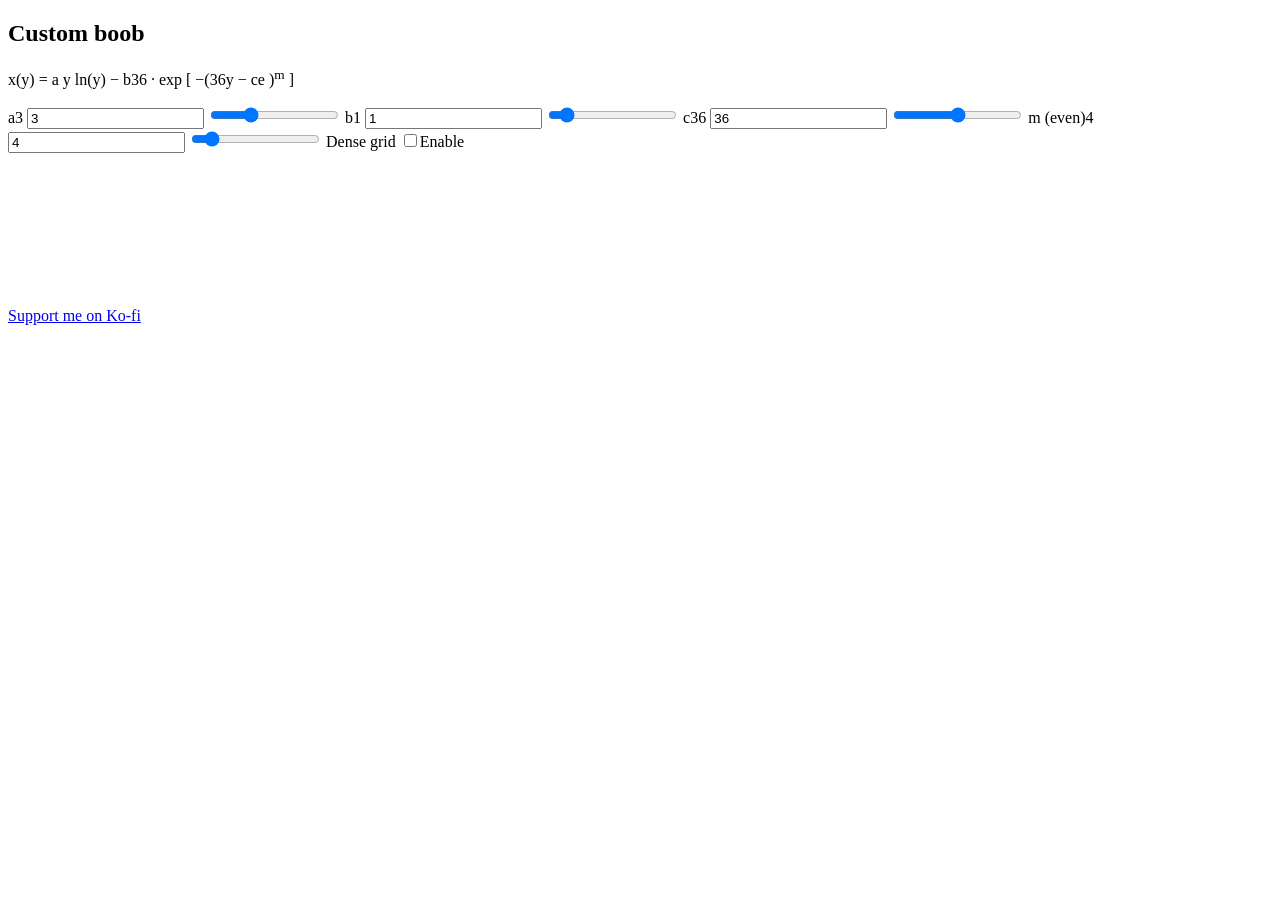
==== custom-boob/index.html @ c47cedd2 "move: add CustomBoob page" ====
<!doctype html>
<html lang="en">
<head>
  <meta charset="utf-8">
  <meta name="viewport" content="width=device-width, initial-scale=1">
  <title>Graph of x(y)</title>
  <link rel="stylesheet" href="styles.css">
</head>
<body>
<main>
  <section class="card">
    <header>
      <h1>Custom boob</h1>
      <p class="formula" aria-label="x of y equals a y natural logarithm of y minus b over 36 times exponential of minus the quantity 36 y minus c over e raised to m">
        <span>x(y) = a y ln(y) −</span>
        <span class="frac"><span class="top">b</span><span class="bottom">36</span></span>
        <span>· exp</span>
        <span class="bracket">[</span>
        <span>−(36y −</span>
        <span class="frac"><span class="top">c</span><span class="bottom">e</span></span>
        <span>)<sup>m</sup></span>
        <span class="bracket">]</span>
      </p>
    </header>

    <div class="workspace">
    <div class="controls">
      <label>
        <span class="param-head"><span>a</span><output id="aValue" class="param-value">3</output></span>
        <input id="a" type="number" value="3" min="0.1" step="0.1">
        <input id="aRange" class="mobile-range" type="range" min="0.1" max="10" value="3" step="0.1" aria-label="a">
      </label>
      <label>
        <span class="param-head"><span>b</span><output id="bValue" class="param-value">1</output></span>
        <input id="b" type="number" value="1" min="0" step="0.1">
        <input id="bRange" class="mobile-range" type="range" min="0" max="10" value="1" step="0.1" aria-label="b">
      </label>
      <label>
        <span class="param-head"><span>c</span><output id="cValue" class="param-value">36</output></span>
        <input id="c" type="number" value="36" min="0" step="0.1">
        <input id="cRange" class="mobile-range" type="range" min="0" max="72" value="36" step="0.1" aria-label="c">
      </label>
      <label>
        <span class="param-head"><span>m (even)</span><output id="mValue" class="param-value">4</output></span>
        <input id="m" type="number" value="4" min="2" step="2">
        <input id="mRange" class="mobile-range" type="range" min="2" max="20" value="4" step="2" aria-label="m, even integer">
      </label>
      <label class="dense-wrap">
        Dense grid
        <span class="checklabel"><input id="denseGrid" type="checkbox">Enable</span>
      </label>
    </div>

    <div class="plot-wrap" id="plotWrap">
      <canvas id="plot"></canvas>
      <div class="tooltip" id="tooltip"></div>
    </div>
    </div>
    <div class="note">
      <a href="https://ko-fi.com/sphere_homotopy" target="_blank" rel="noopener noreferrer">Support me on Ko-fi</a>
    </div>
  </section>
</main>

<script src="app.js"></script>
</body>
</html>
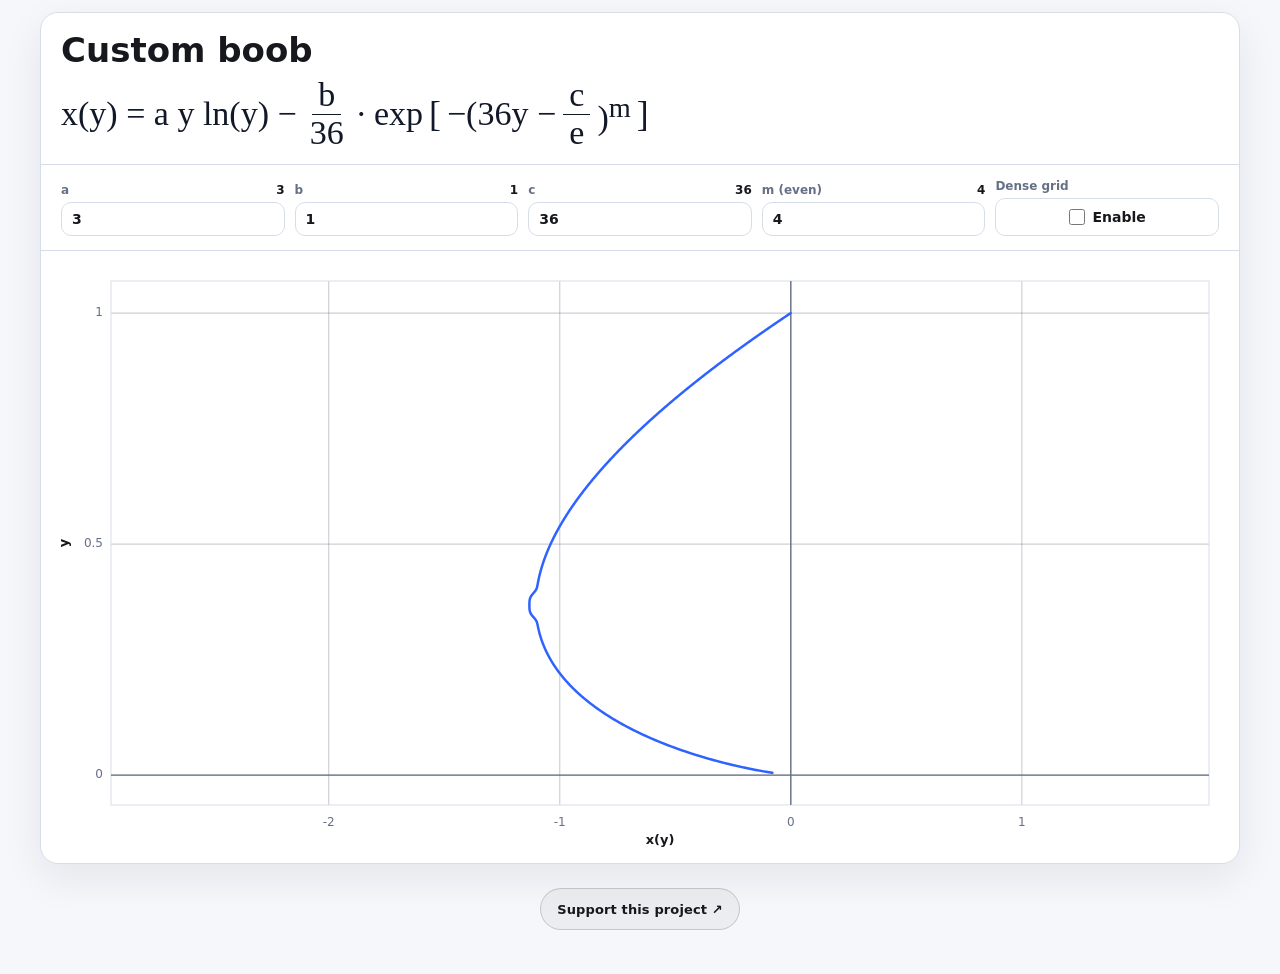
==== commit f422b0a8: "feat: unify CustomBoob support CTA" ====
--- a/custom-boob/index.html
+++ b/custom-boob/index.html
@@ -5,6 +5,7 @@
   <meta name="viewport" content="width=device-width, initial-scale=1">
   <title>Graph of x(y)</title>
   <link rel="stylesheet" href="styles.css">
+  <link rel="stylesheet" href="../support.css">
 </head>
 <body>
 <main>
@@ -56,10 +57,8 @@
       <div class="tooltip" id="tooltip"></div>
     </div>
     </div>
-    <div class="note">
-      <a href="https://ko-fi.com/sphere_homotopy" target="_blank" rel="noopener noreferrer">Support me on Ko-fi</a>
-    </div>
   </section>
+  <div class="support-project-wrap"><a class="support-project" href="https://ko-fi.com/sphere_homotopy" target="_blank" rel="noopener noreferrer">Support this project ↗</a></div>
 </main>
 
 <script src="app.js"></script>
--- a/custom-boob/styles.css
+++ b/custom-boob/styles.css
@@ -0,0 +1,322 @@
+:root {
+      --bg: #f5f7fb;
+      --panel: #ffffff;
+      --text: #16181d;
+      --muted: #667085;
+      --line: #d7dde8;
+      --accent: #2f63ff;
+      --grid: rgba(72, 82, 104, 0.28);
+      --minor-grid: rgba(72, 82, 104, 0.16);
+    }
+    * { box-sizing: border-box; }
+    body {
+      margin: 0;
+      min-height: 100vh;
+      background: var(--bg);
+      color: var(--text);
+      font-family: Inter, ui-sans-serif, system-ui, -apple-system, BlinkMacSystemFont, "Segoe UI", sans-serif;
+    }
+    main {
+      width: min(1200px, calc(100% - 24px));
+      margin: 12px auto;
+    }
+    .card {
+      background: var(--panel);
+      border: 1px solid var(--line);
+      border-radius: 18px;
+      box-shadow: 0 14px 42px rgba(20, 24, 38, 0.08);
+      overflow: hidden;
+    }
+    header {
+      padding: 18px 20px 14px;
+      border-bottom: 1px solid var(--line);
+    }
+    h1 {
+      margin: 0 0 8px;
+      font-size: clamp(20px, 2.7vw, 34px);
+      line-height: 1.15;
+    }
+    .formula {
+      margin: 0;
+      display: flex;
+      align-items: center;
+      gap: 6px;
+      flex-wrap: wrap;
+      color: #111827;
+      font-family: "Cambria Math", "STIX Two Math", "Times New Roman", serif;
+      font-size: clamp(22px, 2.8vw, 34px);
+      line-height: 1.18;
+    }
+    .frac {
+      display: inline-flex;
+      flex-direction: column;
+      align-items: center;
+      vertical-align: middle;
+      line-height: 1;
+      margin: 0 1px;
+    }
+    .frac .top {
+      border-bottom: 1.5px solid currentColor;
+      padding: 0 0.18em 0.06em;
+    }
+    .frac .bottom {
+      padding: 0.04em 0.18em 0;
+    }
+    .bracket {
+      font-size: 1.05em;
+      line-height: 1;
+      position: relative;
+      top: 0.01em;
+    }
+    .workspace { min-width: 0; }
+    .controls {
+      display: grid;
+      grid-template-columns: repeat(5, minmax(130px, 1fr));
+      gap: 10px;
+      padding: 14px 20px;
+      border-bottom: 1px solid var(--line);
+      align-items: end;
+    }
+    label {
+      display: grid;
+      gap: 5px;
+      color: var(--muted);
+      font-size: 12px;
+      font-weight: 650;
+    }
+    .param-head {
+      display: flex;
+      align-items: center;
+      justify-content: space-between;
+      gap: 8px;
+    }
+    .param-value {
+      color: var(--text);
+      font-variant-numeric: tabular-nums;
+      font-weight: 700;
+    }
+    .mobile-range { display: none; }
+    input[type="range"] {
+      width: 100%;
+      margin: 0;
+      accent-color: var(--accent);
+      cursor: pointer;
+    }
+    input[type="number"] {
+      width: 100%;
+      min-width: 0;
+      padding: 8px 10px;
+      border: 1px solid var(--line);
+      border-radius: 10px;
+      background: #fff;
+      color: var(--text);
+      font: inherit;
+      font-size: 14px;
+      outline: none;
+    }
+    input[type="number"]:focus {
+      border-color: var(--accent);
+      box-shadow: 0 0 0 3px rgba(47, 99, 255, 0.14);
+    }
+    .dense-wrap { min-width: 0; }
+    .checklabel {
+      display: flex;
+      align-items: center;
+      justify-content: center;
+      gap: 8px;
+      min-height: 38px;
+      padding: 8px 10px;
+      border: 1px solid var(--line);
+      border-radius: 10px;
+      background: #fff;
+      color: var(--text);
+      font-size: 14px;
+      font-weight: 600;
+      white-space: nowrap;
+    }
+    .checklabel input[type="checkbox"] {
+      width: 16px;
+      height: 16px;
+      margin: 0;
+      accent-color: var(--accent);
+      cursor: pointer;
+      flex: 0 0 auto;
+    }
+    .plot-wrap {
+      position: relative;
+      height: min(68vh, 690px);
+      min-height: 420px;
+      padding: 10px;
+    }
+    canvas {
+      width: 100%;
+      height: 100%;
+      display: block;
+      border-radius: 12px;
+      cursor: crosshair;
+      touch-action: none;
+      background: #fff;
+    }
+    .tooltip {
+      position: absolute;
+      display: none;
+      pointer-events: none;
+      padding: 8px 10px;
+      border: 1px solid var(--line);
+      border-radius: 9px;
+      background: rgba(255,255,255,0.96);
+      box-shadow: 0 8px 22px rgba(0,0,0,.12);
+      font-size: 13px;
+      font-variant-numeric: tabular-nums;
+      white-space: nowrap;
+      transform: translate(12px, -50%);
+    }
+    .note {
+      padding: 0 20px 16px;
+      color: var(--muted);
+      font-size: 12px;
+      line-height: 1.35;
+    }
+    .note a {
+      color: var(--accent);
+      font-weight: 650;
+      text-decoration: none;
+    }
+    .note a:hover { text-decoration: underline; }
+    @media (max-width: 860px) {
+      .controls { grid-template-columns: repeat(3, minmax(0, 1fr)); }
+    }
+    @media (max-width: 760px) {
+      main { width: min(100%, calc(100% - 12px)); margin: 6px auto; }
+      .card { border-radius: 14px; }
+      header { padding: 14px 14px 10px; }
+      h1 { margin-bottom: 6px; font-size: 18px; }
+      .formula {
+        gap: 4px;
+        font-size: 16px;
+        line-height: 1.06;
+      }
+      .controls {
+        grid-template-columns: repeat(2, minmax(0, 1fr));
+        gap: 7px 10px;
+        padding: 9px 12px;
+      }
+      label {
+        gap: 4px;
+        font-size: 11px;
+      }
+      input[type="number"] { display: none; }
+      .mobile-range { display: block; }
+      .param-head { font-size: 11px; }
+      .param-value { font-size: 12px; }
+      input[type="range"] {
+        height: 24px;
+        touch-action: pan-y;
+      }
+      input[type="range"]::-webkit-slider-thumb {
+        width: 24px;
+        height: 24px;
+      }
+      .dense-wrap { grid-column: 1 / -1; }
+      .checklabel {
+        min-height: 34px;
+        padding: 6px 8px;
+        justify-content: flex-start;
+        font-size: 13px;
+        border-radius: 8px;
+      }
+      .plot-wrap { min-height: 330px; padding: 8px; }
+      .note { padding: 0 12px 12px; font-size: 11px; }
+    }
+
+    @media (orientation: landscape) and (max-height: 600px) and (pointer: coarse) {
+      body { min-height: 100dvh; overflow: hidden; }
+      main {
+        width: calc(100% - 8px);
+        height: calc(100dvh - 8px);
+        margin: 4px auto;
+      }
+      .card {
+        height: 100%;
+        display: grid;
+        grid-template-rows: auto minmax(0, 1fr) auto;
+        border-radius: 12px;
+      }
+      header {
+        display: flex;
+        align-items: center;
+        gap: 12px;
+        padding: 7px 10px;
+      }
+      h1 {
+        margin: 0;
+        flex: 0 0 auto;
+        font-size: 14px;
+        line-height: 1;
+      }
+      .formula {
+        min-width: 0;
+        gap: 2px;
+        flex-wrap: nowrap;
+        white-space: nowrap;
+        font-size: 12.5px;
+        line-height: 1;
+      }
+      .workspace {
+        min-height: 0;
+        display: grid;
+        grid-template-columns: minmax(190px, 30vw) minmax(0, 1fr);
+      }
+      .controls {
+        min-height: 0;
+        grid-template-columns: 1fr;
+        grid-auto-rows: min-content;
+        align-content: center;
+        gap: 5px;
+        padding: 7px 9px;
+        overflow-y: auto;
+        border-right: 1px solid var(--line);
+        border-bottom: 0;
+      }
+      label {
+        gap: 2px;
+        font-size: 10px;
+        line-height: 1;
+      }
+      .param-head { font-size: 10px; }
+      .param-value { font-size: 11px; }
+      input[type="number"] { display: none; }
+      .mobile-range {
+        display: block;
+        height: 18px;
+        touch-action: pan-y;
+      }
+      input[type="range"]::-webkit-slider-thumb {
+        width: 22px;
+        height: 22px;
+      }
+      .dense-wrap { grid-column: auto; }
+      .checklabel {
+        min-height: 26px;
+        justify-content: flex-start;
+        padding: 3px 6px;
+        border-radius: 7px;
+        font-size: 11px;
+      }
+      .checklabel input[type="checkbox"] {
+        width: 15px;
+        height: 15px;
+      }
+      .plot-wrap {
+        min-width: 0;
+        min-height: 0;
+        height: auto;
+        padding: 5px;
+      }
+      .note {
+        padding: 3px 10px 5px;
+        text-align: center;
+        font-size: 10px;
+        line-height: 1.15;
+      }
+    }
--- a/support.css
+++ b/support.css
@@ -0,0 +1 @@
+.support-project-wrap{display:flex;justify-content:center;padding:24px 16px 32px}.support-project{display:inline-flex;align-items:center;justify-content:center;min-height:42px;padding:10px 16px;border:1px solid rgba(127,127,127,.35);border-radius:999px;background:rgba(127,127,127,.08);color:inherit;text-decoration:none;font:700 13px/1.2 Inter,ui-sans-serif,system-ui,-apple-system,BlinkMacSystemFont,"Segoe UI",sans-serif;letter-spacing:.01em;transition:transform .15s ease,background .15s ease,border-color .15s ease}.support-project:hover{transform:translateY(-1px);background:rgba(127,127,127,.13);border-color:rgba(127,127,127,.5)}.support-project:active{transform:translateY(0)}@media(prefers-reduced-motion:reduce){.support-project{transition:none}}
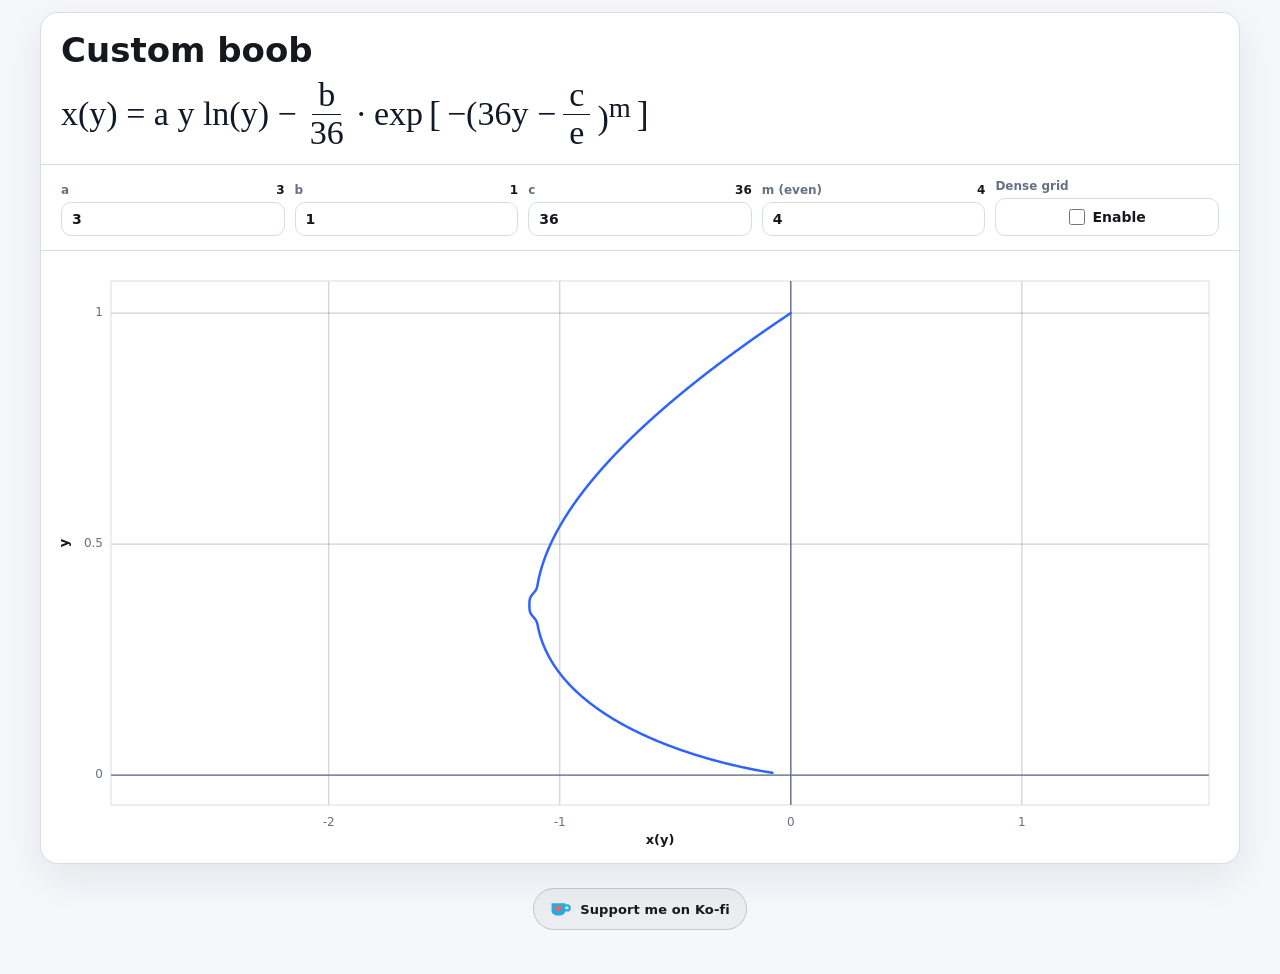
==== commit 06329e3c: "Route Custom Boob support clicks through analytics" ====
--- a/custom-boob/index.html
+++ b/custom-boob/index.html
@@ -6,6 +6,7 @@
   <title>Graph of x(y)</title>
   <link rel="stylesheet" href="styles.css">
   <link rel="stylesheet" href="../support.css">
+  <script src="../analytics.js"></script>
 </head>
 <body>
 <main>
@@ -58,7 +59,7 @@
     </div>
     </div>
   </section>
-  <div class="support-project-wrap"><a class="support-project" href="https://ko-fi.com/sphere_homotopy" target="_blank" rel="noopener noreferrer">Support this project ↗</a></div>
+  <div class="support-project-wrap"><a class="support-project" href="../go/kofi/custom-boob/" target="_blank" rel="noopener noreferrer">Support this project ↗</a></div>
 </main>
 
 <script src="app.js"></script>
--- a/support.css
+++ b/support.css
@@ -1 +1 @@
-.support-project-wrap{display:flex;justify-content:center;padding:24px 16px 32px}.support-project{display:inline-flex;align-items:center;justify-content:center;min-height:42px;padding:10px 16px;border:1px solid rgba(127,127,127,.35);border-radius:999px;background:rgba(127,127,127,.08);color:inherit;text-decoration:none;font:700 13px/1.2 Inter,ui-sans-serif,system-ui,-apple-system,BlinkMacSystemFont,"Segoe UI",sans-serif;letter-spacing:.01em;transition:transform .15s ease,background .15s ease,border-color .15s ease}.support-project:hover{transform:translateY(-1px);background:rgba(127,127,127,.13);border-color:rgba(127,127,127,.5)}.support-project:active{transform:translateY(0)}@media(prefers-reduced-motion:reduce){.support-project{transition:none}}
+.support-project-wrap{display:flex;justify-content:center;padding:24px 16px 32px}.support-project{display:inline-flex;align-items:center;justify-content:center;gap:4px;min-height:42px;padding:10px 16px;border:1px solid rgba(127,127,127,.35);border-radius:999px;background:rgba(127,127,127,.08);color:inherit;text-decoration:none;font-size:0;transition:transform .15s ease,background .15s ease,border-color .15s ease}.support-project::before{content:"";width:22px;height:18px;flex:0 0 auto;background:center/contain no-repeat url("data:image/svg+xml,%3Csvg xmlns='http://www.w3.org/2000/svg' viewBox='0 0 30 22'%3E%3Cpath fill='%2329abe0' d='M2 3h19v10a7 7 0 0 1-7 7H9a7 7 0 0 1-7-7V3Z'/%3E%3Cpath fill='none' stroke='%2329abe0' stroke-width='3' stroke-linecap='round' d='M21 6h2.5a3.5 3.5 0 0 1 0 7H21'/%3E%3Cpath fill='%23ff5e5b' d='M11.5 14.8 7.2 10.7C4.7 8.3 8.1 5 10.6 7.4l.9.9.9-.9c2.5-2.4 5.9.9 3.4 3.3l-4.3 4.1Z'/%3E%3C/svg%3E")}.support-project::after{content:"Support me on Ko-fi";font:700 13px/1.2 Inter,ui-sans-serif,system-ui,-apple-system,BlinkMacSystemFont,"Segoe UI",sans-serif;letter-spacing:.01em}.support-project:hover{transform:translateY(-1px);background:rgba(127,127,127,.13);border-color:rgba(127,127,127,.5)}.support-project:active{transform:translateY(0)}@media(prefers-reduced-motion:reduce){.support-project{transition:none}}
